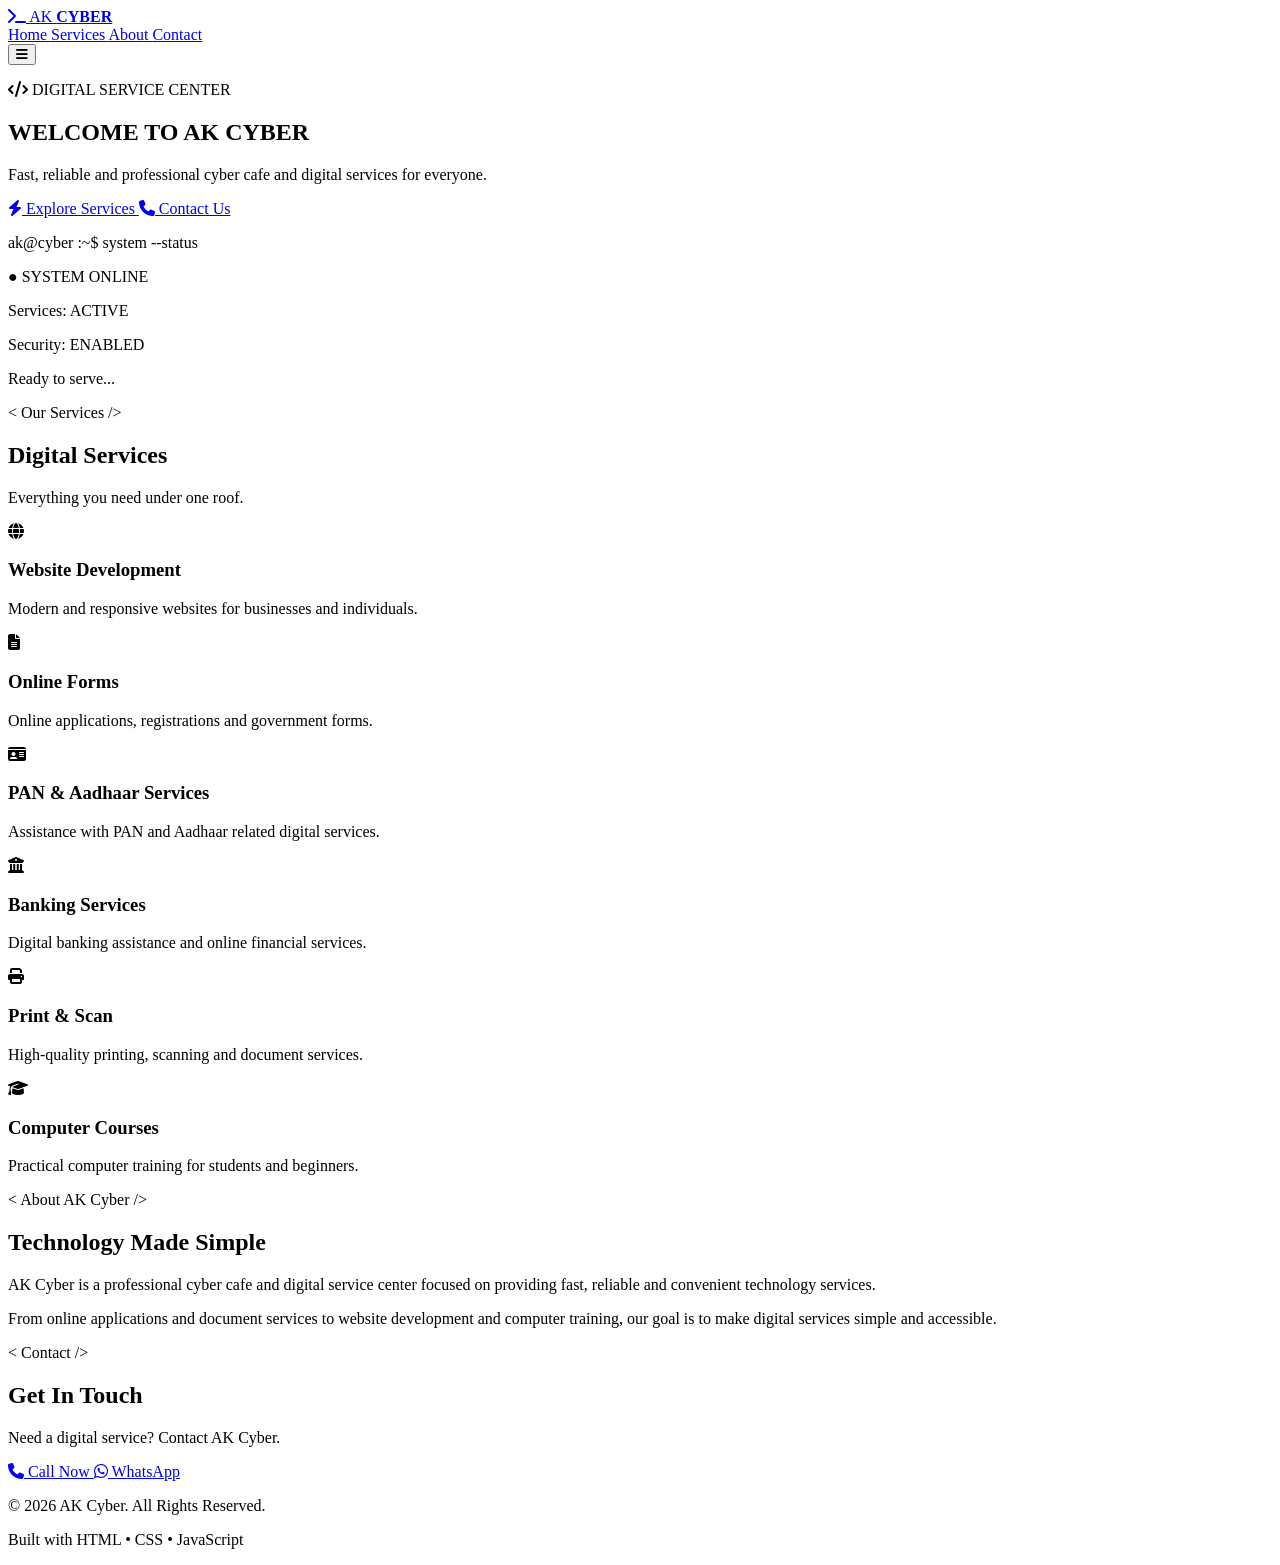
==== index.html @ fd52b5ea "Initial commit - AK Cyber Management System" ====
<!DOCTYPE html>
<html lang="en">
<head>
    <meta charset="UTF-8">

    <meta name="viewport"
          content="width=device-width, initial-scale=1.0">

    <meta name="description"
          content="AK Cyber - Professional Cyber Cafe and Digital Service Management System">

    <meta name="theme-color"
          content="#00ff88">

    <title>AK Cyber | Cyber Cafe & Digital Services</title>

    <!-- Font Awesome -->
    <link
        rel="stylesheet"
        href="https://cdnjs.cloudflare.com/ajax/libs/font-awesome/6.7.2/css/all.min.css">

    <!-- Main CSS -->
    <link rel="stylesheet" href="style.css">
</head>

<body>

    <!-- =========================
         HEADER
    ========================== -->

    <header class="header">

        <div class="container nav-container">

            <!-- LOGO -->

            <a href="#home" class="logo">
                <span class="logo-icon">
                    <i class="fa-solid fa-terminal"></i>
                </span>

                <span class="logo-text">
                    AK <strong>CYBER</strong>
                </span>
            </a>


            <!-- NAVIGATION -->

            <nav class="navbar" id="navbar">

                <a href="#home" class="nav-link active">
                    Home
                </a>

                <a href="#services" class="nav-link">
                    Services
                </a>

                <a href="#about" class="nav-link">
                    About
                </a>

                <a href="#contact" class="nav-link">
                    Contact
                </a>

            </nav>


            <!-- MOBILE MENU -->

            <button
                class="menu-btn"
                id="menuBtn"
                aria-label="Open navigation menu">

                <i class="fa-solid fa-bars"></i>

            </button>

        </div>

    </header>


    <!-- =========================
         HERO
    ========================== -->

    <main>

        <section class="hero" id="home">

            <div class="container hero-content">

                <div class="hero-text">

                    <p class="hero-tag">
                        <i class="fa-solid fa-code"></i>
                        DIGITAL SERVICE CENTER
                    </p>

                    <h1>
                        WELCOME TO
                        <span>AK CYBER</span>
                    </h1>

                    <p class="hero-description">
                        Fast, reliable and professional cyber cafe
                        and digital services for everyone.
                    </p>

                    <div class="hero-buttons">

                        <a href="#services"
                           class="btn btn-primary">

                            <i class="fa-solid fa-bolt"></i>
                            Explore Services

                        </a>

                        <a href="#contact"
                           class="btn btn-outline">

                            <i class="fa-solid fa-phone"></i>
                            Contact Us

                        </a>

                    </div>

                </div>


                <div class="hero-card">

                    <div class="terminal">

                        <div class="terminal-header">

                            <span></span>
                            <span></span>
                            <span></span>

                        </div>

                        <div class="terminal-body">

                            <p>
                                <span class="terminal-green">
                                    ak@cyber
                                </span>:~$
                                system --status
                            </p>

                            <p class="status">
                                ● SYSTEM ONLINE
                            </p>

                            <p>
                                Services: ACTIVE
                            </p>

                            <p>
                                Security: ENABLED
                            </p>

                            <p>
                                Ready to serve...
                            </p>

                        </div>

                    </div>

                </div>

            </div>

        </section>


        <!-- =========================
             SERVICES
        ========================== -->

        <section class="services section"
                 id="services">

            <div class="container">

                <div class="section-heading">

                    <p class="section-tag">
                        &lt; Our Services /&gt;
                    </p>

                    <h2>
                        Digital Services
                    </h2>

                    <p>
                        Everything you need under one roof.
                    </p>

                </div>


                <div class="services-grid">

                    <article class="service-card">

                        <i class="fa-solid fa-globe"></i>

                        <h3>
                            Website Development
                        </h3>

                        <p>
                            Modern and responsive websites
                            for businesses and individuals.
                        </p>

                    </article>


                    <article class="service-card">

                        <i class="fa-solid fa-file-lines"></i>

                        <h3>
                            Online Forms
                        </h3>

                        <p>
                            Online applications, registrations
                            and government forms.
                        </p>

                    </article>


                    <article class="service-card">

                        <i class="fa-solid fa-id-card"></i>

                        <h3>
                            PAN & Aadhaar Services
                        </h3>

                        <p>
                            Assistance with PAN and Aadhaar
                            related digital services.
                        </p>

                    </article>


                    <article class="service-card">

                        <i class="fa-solid fa-building-columns"></i>

                        <h3>
                            Banking Services
                        </h3>

                        <p>
                            Digital banking assistance and
                            online financial services.
                        </p>

                    </article>


                    <article class="service-card">

                        <i class="fa-solid fa-print"></i>

                        <h3>
                            Print & Scan
                        </h3>

                        <p>
                            High-quality printing, scanning
                            and document services.
                        </p>

                    </article>


                    <article class="service-card">

                        <i class="fa-solid fa-graduation-cap"></i>

                        <h3>
                            Computer Courses
                        </h3>

                        <p>
                            Practical computer training for
                            students and beginners.
                        </p>

                    </article>

                </div>

            </div>

        </section>


        <!-- =========================
             ABOUT
        ========================== -->

        <section class="about section"
                 id="about">

            <div class="container">

                <div class="section-heading">

                    <p class="section-tag">
                        &lt; About AK Cyber /&gt;
                    </p>

                    <h2>
                        Technology Made Simple
                    </h2>

                </div>


                <div class="about-content">

                    <p>
                        AK Cyber is a professional cyber cafe and
                        digital service center focused on providing
                        fast, reliable and convenient technology
                        services.
                    </p>

                    <p>
                        From online applications and document
                        services to website development and
                        computer training, our goal is to make
                        digital services simple and accessible.
                    </p>

                </div>

            </div>

        </section>


        <!-- =========================
             CONTACT
        ========================== -->

        <section class="contact section"
                 id="contact">

            <div class="container">

                <div class="section-heading">

                    <p class="section-tag">
                        &lt; Contact /&gt;
                    </p>

                    <h2>
                        Get In Touch
                    </h2>

                    <p>
                        Need a digital service? Contact AK Cyber.
                    </p>

                </div>


                <div class="contact-actions">

                    <a href="tel:+918058586232"
                       class="btn btn-primary">

                        <i class="fa-solid fa-phone"></i>
                        Call Now

                    </a>

                    <a href="https://wa.me/918058586232"
                       target="_blank"
                       rel="noopener noreferrer"
                       class="btn btn-outline">

                        <i class="fa-brands fa-whatsapp"></i>
                        WhatsApp

                    </a>

                </div>

            </div>

        </section>

    </main>


    <!-- =========================
         FOOTER
    ========================== -->

    <footer class="footer">

        <div class="container">

            <p>
                © 2026 AK Cyber. All Rights Reserved.
            </p>

            <p>
                Built with
                <span class="footer-highlight">
                    HTML • CSS • JavaScript
                </span>
            </p>

        </div>

    </footer>


    <!-- Main JavaScript -->

    <script src="script.js"></script>

</body>
</html>
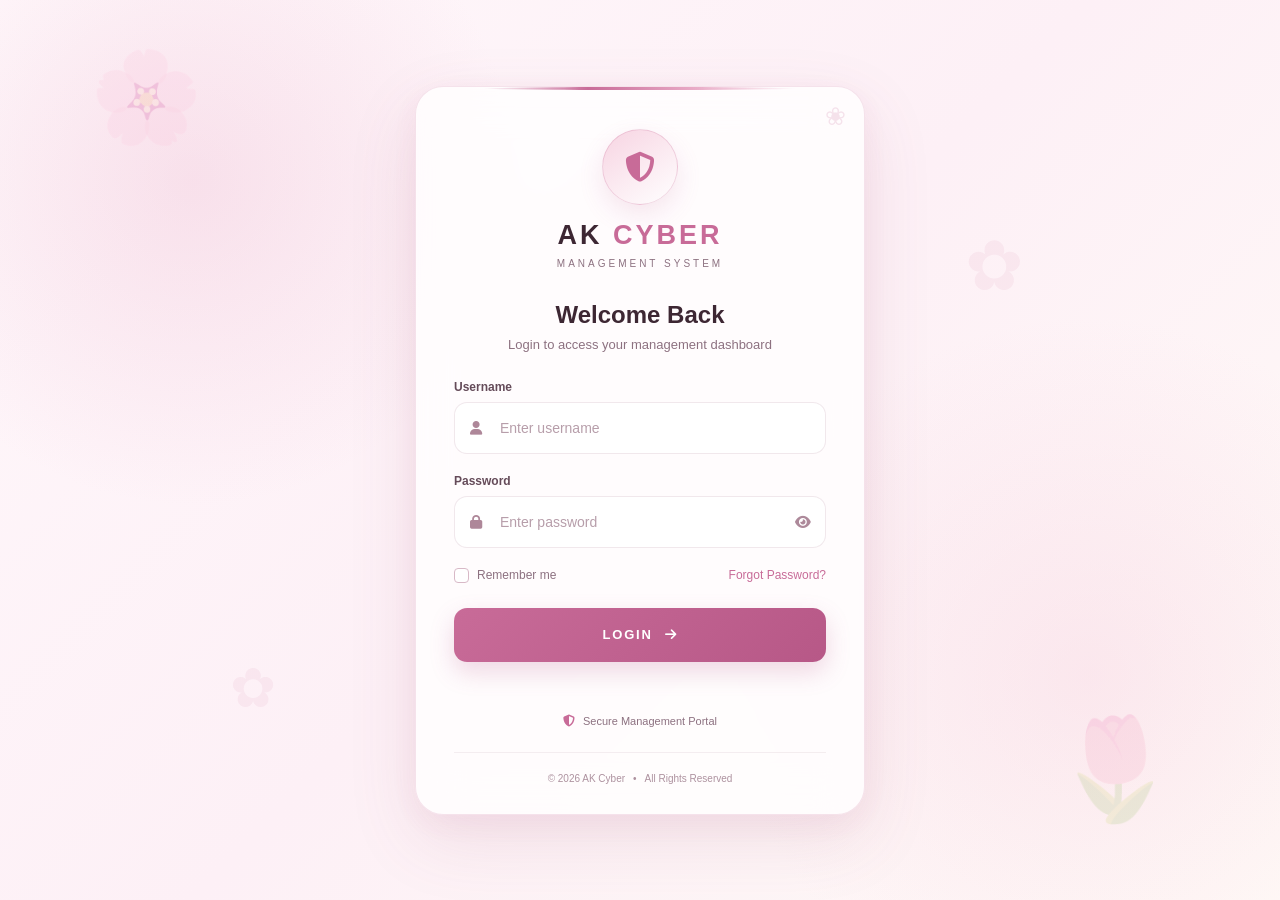
==== commit 154df423: "Add complete admin management system" ====
--- a/index.html
+++ b/index.html
@@ -6,18 +6,13 @@
     <meta name="viewport"
           content="width=device-width, initial-scale=1.0">
 
-    <meta name="description"
-          content="AK Cyber - Professional Cyber Cafe and Digital Service Management System">
-
-    <meta name="theme-color"
-          content="#00ff88">
-
-    <title>AK Cyber | Cyber Cafe & Digital Services</title>
+    <meta name="theme-color" content="#00ff88">
+
+    <title>AK Cyber Management System</title>
 
     <!-- Font Awesome -->
-    <link
-        rel="stylesheet"
-        href="https://cdnjs.cloudflare.com/ajax/libs/font-awesome/6.7.2/css/all.min.css">
+    <link rel="stylesheet"
+          href="https://cdnjs.cloudflare.com/ajax/libs/font-awesome/6.5.2/css/all.min.css">
 
     <!-- Main CSS -->
     <link rel="stylesheet" href="style.css">
@@ -25,419 +20,198 @@
 
 <body>
 
-    <!-- =========================
-         HEADER
-    ========================== -->
-
-    <header class="header">
-
-        <div class="container nav-container">
+    <!-- ================================
+         BACKGROUND
+    ================================= -->
+
+    <div class="matrix-bg"></div>
+
+    <!-- ================================
+         LOGIN CONTAINER
+    ================================= -->
+
+    <main class="login-page">
+
+        <div class="login-card">
 
             <!-- LOGO -->
 
-            <a href="#home" class="logo">
-                <span class="logo-icon">
-                    <i class="fa-solid fa-terminal"></i>
+            <div class="login-logo">
+
+                <div class="logo-icon">
+                    <i class="fa-solid fa-shield-halved"></i>
+                </div>
+
+                <h1>AK <span>CYBER</span></h1>
+
+                <p>MANAGEMENT SYSTEM</p>
+
+            </div>
+
+
+            <!-- LOGIN HEADER -->
+
+            <div class="login-heading">
+
+                <h2>Welcome Back</h2>
+
+                <p>
+                    Login to access your management dashboard
+                </p>
+
+            </div>
+
+
+            <!-- LOGIN FORM -->
+
+            <form id="loginForm">
+
+                <!-- USERNAME -->
+
+                <div class="input-group">
+
+                    <label for="username">
+                        Username
+                    </label>
+
+                    <div class="input-box">
+
+                        <i class="fa-solid fa-user"></i>
+
+                        <input
+                            type="text"
+                            id="username"
+                            name="username"
+                            placeholder="Enter username"
+                            autocomplete="username"
+                            required
+                        >
+
+                    </div>
+
+                </div>
+
+
+                <!-- PASSWORD -->
+
+                <div class="input-group">
+
+                    <label for="password">
+                        Password
+                    </label>
+
+                    <div class="input-box">
+
+                        <i class="fa-solid fa-lock"></i>
+
+                        <input
+                            type="password"
+                            id="password"
+                            name="password"
+                            placeholder="Enter password"
+                            autocomplete="current-password"
+                            required
+                        >
+
+                        <button
+                            type="button"
+                            id="togglePassword"
+                            class="password-toggle"
+                            aria-label="Show password"
+                        >
+                            <i class="fa-solid fa-eye"></i>
+                        </button>
+
+                    </div>
+
+                </div>
+
+
+                <!-- REMEMBER -->
+
+                <div class="login-options">
+
+                    <label class="remember">
+
+                        <input
+                            type="checkbox"
+                            id="rememberMe"
+                        >
+
+                        <span>Remember me</span>
+
+                    </label>
+
+                    <a href="#" id="forgotPassword">
+                        Forgot Password?
+                    </a>
+
+                </div>
+
+
+                <!-- LOGIN BUTTON -->
+
+                <button
+                    type="submit"
+                    class="login-btn"
+                    id="loginBtn"
+                >
+
+                    <span>LOGIN</span>
+
+                    <i class="fa-solid fa-arrow-right"></i>
+
+                </button>
+
+            </form>
+
+
+            <!-- STATUS -->
+
+            <div
+                id="loginStatus"
+                class="login-status"
+                aria-live="polite"
+            ></div>
+
+
+            <!-- SECURITY -->
+
+            <div class="security-info">
+
+                <i class="fa-solid fa-shield-halved"></i>
+
+                <span>
+                    Secure Management Portal
                 </span>
 
-                <span class="logo-text">
-                    AK <strong>CYBER</strong>
-                </span>
-            </a>
-
-
-            <!-- NAVIGATION -->
-
-            <nav class="navbar" id="navbar">
-
-                <a href="#home" class="nav-link active">
-                    Home
-                </a>
-
-                <a href="#services" class="nav-link">
-                    Services
-                </a>
-
-                <a href="#about" class="nav-link">
-                    About
-                </a>
-
-                <a href="#contact" class="nav-link">
-                    Contact
-                </a>
-
-            </nav>
-
-
-            <!-- MOBILE MENU -->
-
-            <button
-                class="menu-btn"
-                id="menuBtn"
-                aria-label="Open navigation menu">
-
-                <i class="fa-solid fa-bars"></i>
-
-            </button>
+            </div>
+
+
+            <!-- FOOTER -->
+
+            <div class="login-footer">
+
+                <p>
+                    © 2026 AK Cyber
+                </p>
+
+                <span>•</span>
+
+                <p>
+                    All Rights Reserved
+                </p>
+
+            </div>
 
         </div>
 
-    </header>
-
-
-    <!-- =========================
-         HERO
-    ========================== -->
-
-    <main>
-
-        <section class="hero" id="home">
-
-            <div class="container hero-content">
-
-                <div class="hero-text">
-
-                    <p class="hero-tag">
-                        <i class="fa-solid fa-code"></i>
-                        DIGITAL SERVICE CENTER
-                    </p>
-
-                    <h1>
-                        WELCOME TO
-                        <span>AK CYBER</span>
-                    </h1>
-
-                    <p class="hero-description">
-                        Fast, reliable and professional cyber cafe
-                        and digital services for everyone.
-                    </p>
-
-                    <div class="hero-buttons">
-
-                        <a href="#services"
-                           class="btn btn-primary">
-
-                            <i class="fa-solid fa-bolt"></i>
-                            Explore Services
-
-                        </a>
-
-                        <a href="#contact"
-                           class="btn btn-outline">
-
-                            <i class="fa-solid fa-phone"></i>
-                            Contact Us
-
-                        </a>
-
-                    </div>
-
-                </div>
-
-
-                <div class="hero-card">
-
-                    <div class="terminal">
-
-                        <div class="terminal-header">
-
-                            <span></span>
-                            <span></span>
-                            <span></span>
-
-                        </div>
-
-                        <div class="terminal-body">
-
-                            <p>
-                                <span class="terminal-green">
-                                    ak@cyber
-                                </span>:~$
-                                system --status
-                            </p>
-
-                            <p class="status">
-                                ● SYSTEM ONLINE
-                            </p>
-
-                            <p>
-                                Services: ACTIVE
-                            </p>
-
-                            <p>
-                                Security: ENABLED
-                            </p>
-
-                            <p>
-                                Ready to serve...
-                            </p>
-
-                        </div>
-
-                    </div>
-
-                </div>
-
-            </div>
-
-        </section>
-
-
-        <!-- =========================
-             SERVICES
-        ========================== -->
-
-        <section class="services section"
-                 id="services">
-
-            <div class="container">
-
-                <div class="section-heading">
-
-                    <p class="section-tag">
-                        &lt; Our Services /&gt;
-                    </p>
-
-                    <h2>
-                        Digital Services
-                    </h2>
-
-                    <p>
-                        Everything you need under one roof.
-                    </p>
-
-                </div>
-
-
-                <div class="services-grid">
-
-                    <article class="service-card">
-
-                        <i class="fa-solid fa-globe"></i>
-
-                        <h3>
-                            Website Development
-                        </h3>
-
-                        <p>
-                            Modern and responsive websites
-                            for businesses and individuals.
-                        </p>
-
-                    </article>
-
-
-                    <article class="service-card">
-
-                        <i class="fa-solid fa-file-lines"></i>
-
-                        <h3>
-                            Online Forms
-                        </h3>
-
-                        <p>
-                            Online applications, registrations
-                            and government forms.
-                        </p>
-
-                    </article>
-
-
-                    <article class="service-card">
-
-                        <i class="fa-solid fa-id-card"></i>
-
-                        <h3>
-                            PAN & Aadhaar Services
-                        </h3>
-
-                        <p>
-                            Assistance with PAN and Aadhaar
-                            related digital services.
-                        </p>
-
-                    </article>
-
-
-                    <article class="service-card">
-
-                        <i class="fa-solid fa-building-columns"></i>
-
-                        <h3>
-                            Banking Services
-                        </h3>
-
-                        <p>
-                            Digital banking assistance and
-                            online financial services.
-                        </p>
-
-                    </article>
-
-
-                    <article class="service-card">
-
-                        <i class="fa-solid fa-print"></i>
-
-                        <h3>
-                            Print & Scan
-                        </h3>
-
-                        <p>
-                            High-quality printing, scanning
-                            and document services.
-                        </p>
-
-                    </article>
-
-
-                    <article class="service-card">
-
-                        <i class="fa-solid fa-graduation-cap"></i>
-
-                        <h3>
-                            Computer Courses
-                        </h3>
-
-                        <p>
-                            Practical computer training for
-                            students and beginners.
-                        </p>
-
-                    </article>
-
-                </div>
-
-            </div>
-
-        </section>
-
-
-        <!-- =========================
-             ABOUT
-        ========================== -->
-
-        <section class="about section"
-                 id="about">
-
-            <div class="container">
-
-                <div class="section-heading">
-
-                    <p class="section-tag">
-                        &lt; About AK Cyber /&gt;
-                    </p>
-
-                    <h2>
-                        Technology Made Simple
-                    </h2>
-
-                </div>
-
-
-                <div class="about-content">
-
-                    <p>
-                        AK Cyber is a professional cyber cafe and
-                        digital service center focused on providing
-                        fast, reliable and convenient technology
-                        services.
-                    </p>
-
-                    <p>
-                        From online applications and document
-                        services to website development and
-                        computer training, our goal is to make
-                        digital services simple and accessible.
-                    </p>
-
-                </div>
-
-            </div>
-
-        </section>
-
-
-        <!-- =========================
-             CONTACT
-        ========================== -->
-
-        <section class="contact section"
-                 id="contact">
-
-            <div class="container">
-
-                <div class="section-heading">
-
-                    <p class="section-tag">
-                        &lt; Contact /&gt;
-                    </p>
-
-                    <h2>
-                        Get In Touch
-                    </h2>
-
-                    <p>
-                        Need a digital service? Contact AK Cyber.
-                    </p>
-
-                </div>
-
-
-                <div class="contact-actions">
-
-                    <a href="tel:+918058586232"
-                       class="btn btn-primary">
-
-                        <i class="fa-solid fa-phone"></i>
-                        Call Now
-
-                    </a>
-
-                    <a href="https://wa.me/918058586232"
-                       target="_blank"
-                       rel="noopener noreferrer"
-                       class="btn btn-outline">
-
-                        <i class="fa-brands fa-whatsapp"></i>
-                        WhatsApp
-
-                    </a>
-
-                </div>
-
-            </div>
-
-        </section>
-
     </main>
 
 
-    <!-- =========================
-         FOOTER
-    ========================== -->
-
-    <footer class="footer">
-
-        <div class="container">
-
-            <p>
-                © 2026 AK Cyber. All Rights Reserved.
-            </p>
-
-            <p>
-                Built with
-                <span class="footer-highlight">
-                    HTML • CSS • JavaScript
-                </span>
-            </p>
-
-        </div>
-
-    </footer>
-
-
-    <!-- Main JavaScript -->
+    <!-- ================================
+         MAIN SCRIPT
+    ================================= -->
 
     <script src="script.js"></script>
 
--- a/style.css
+++ b/style.css
@@ -0,0 +1,835 @@
+
+/* =========================================================
+   AK CYBER MANAGEMENT SYSTEM
+   PREMIUM FLORAL THEME
+   ========================================================= */
+
+* {
+    margin: 0;
+    padding: 0;
+    box-sizing: border-box;
+}
+
+:root {
+    --primary: #c86b98;
+    --primary-dark: #a84f7b;
+    --secondary: #e8a9c5;
+    --accent: #f4c7d9;
+
+    --background: #fff7fa;
+    --card: rgba(255, 255, 255, 0.82);
+
+    --text: #3d2733;
+    --muted: #8d7180;
+
+    --border: rgba(200, 107, 152, 0.18);
+}
+
+html {
+    scroll-behavior: smooth;
+}
+
+body {
+    min-height: 100vh;
+
+    font-family:
+        "Segoe UI",
+        Arial,
+        sans-serif;
+
+    color: var(--text);
+
+    overflow-x: hidden;
+
+    background:
+        linear-gradient(
+            135deg,
+            #fff8fb 0%,
+            #fdf0f6 45%,
+            #fff9f5 100%
+        );
+}
+
+
+/* =========================================================
+   FLORAL BACKGROUND
+   ========================================================= */
+
+.matrix-bg {
+    position: fixed;
+
+    inset: 0;
+
+    z-index: -2;
+
+    overflow: hidden;
+
+    background:
+        radial-gradient(
+            circle at 15% 20%,
+            rgba(232, 169, 197, 0.28),
+            transparent 25%
+        ),
+        radial-gradient(
+            circle at 85% 75%,
+            rgba(244, 199, 217, 0.32),
+            transparent 28%
+        ),
+        linear-gradient(
+            135deg,
+            #fff8fb,
+            #fdf0f6,
+            #fffaf7
+        );
+}
+
+
+/* Floral decorative circles */
+
+.matrix-bg::before {
+    content: "🌸";
+
+    position: absolute;
+
+    top: 5%;
+    left: 7%;
+
+    font-size: 90px;
+
+    opacity: 0.16;
+
+    animation:
+        flowerFloat 7s ease-in-out infinite;
+}
+
+.matrix-bg::after {
+    content: "🌷";
+
+    position: absolute;
+
+    right: 8%;
+    bottom: 8%;
+
+    font-size: 100px;
+
+    opacity: 0.14;
+
+    animation:
+        flowerFloat 9s ease-in-out infinite reverse;
+}
+
+@keyframes flowerFloat {
+
+    0%,
+    100% {
+        transform:
+            translateY(0)
+            rotate(0deg);
+    }
+
+    50% {
+        transform:
+            translateY(-18px)
+            rotate(8deg);
+    }
+}
+
+
+/* =========================================================
+   SOFT FLORAL PARTICLES
+   ========================================================= */
+
+.login-page::before,
+.login-page::after {
+    content: "✿";
+
+    position: fixed;
+
+    color: var(--primary);
+
+    opacity: 0.08;
+
+    pointer-events: none;
+}
+
+.login-page::before {
+    top: 25%;
+    right: 20%;
+
+    font-size: 70px;
+
+    animation:
+        flowerRotate 12s linear infinite;
+}
+
+.login-page::after {
+    bottom: 20%;
+    left: 18%;
+
+    font-size: 55px;
+
+    animation:
+        flowerRotate 15s linear infinite reverse;
+}
+
+@keyframes flowerRotate {
+
+    from {
+        transform:
+            rotate(0deg)
+            scale(1);
+    }
+
+    50% {
+        transform:
+            rotate(180deg)
+            scale(1.08);
+    }
+
+    to {
+        transform:
+            rotate(360deg)
+            scale(1);
+    }
+}
+
+
+/* =========================================================
+   LOGIN PAGE
+   ========================================================= */
+
+.login-page {
+    min-height: 100vh;
+
+    display: flex;
+
+    align-items: center;
+
+    justify-content: center;
+
+    padding: 30px 20px;
+}
+
+
+/* =========================================================
+   LOGIN CARD
+   ========================================================= */
+
+.login-card {
+    width: 100%;
+
+    max-width: 450px;
+
+    padding: 42px 38px 30px;
+
+    background:
+        rgba(255, 255, 255, 0.78);
+
+    border:
+        1px solid var(--border);
+
+    border-radius: 28px;
+
+    backdrop-filter: blur(22px);
+
+    -webkit-backdrop-filter: blur(22px);
+
+    box-shadow:
+        0 25px 70px rgba(150, 72, 105, 0.12),
+        0 8px 30px rgba(200, 107, 152, 0.08);
+
+    position: relative;
+
+    overflow: hidden;
+
+    animation:
+        cardAppear 0.8s ease forwards;
+}
+
+
+/* Decorative top line */
+
+.login-card::before {
+    content: "";
+
+    position: absolute;
+
+    top: 0;
+    left: 15%;
+    right: 15%;
+
+    height: 3px;
+
+    border-radius: 50%;
+
+    background:
+        linear-gradient(
+            90deg,
+            transparent,
+            var(--primary),
+            var(--secondary),
+            transparent
+        );
+}
+
+
+/* Decorative corner */
+
+.login-card::after {
+    content: "❀";
+
+    position: absolute;
+
+    right: 18px;
+    top: 15px;
+
+    font-size: 25px;
+
+    color: var(--primary);
+
+    opacity: 0.18;
+}
+
+@keyframes cardAppear {
+
+    from {
+        opacity: 0;
+
+        transform:
+            translateY(25px)
+            scale(0.96);
+    }
+
+    to {
+        opacity: 1;
+
+        transform:
+            translateY(0)
+            scale(1);
+    }
+}
+
+
+/* =========================================================
+   LOGO
+   ========================================================= */
+
+.login-logo {
+    text-align: center;
+
+    margin-bottom: 32px;
+}
+
+.logo-icon {
+    width: 76px;
+    height: 76px;
+
+    margin: 0 auto 15px;
+
+    display: flex;
+
+    align-items: center;
+
+    justify-content: center;
+
+    border-radius: 50%;
+
+    background:
+        linear-gradient(
+            145deg,
+            #f7d4e2,
+            #ffffff
+        );
+
+    border:
+        1px solid
+        rgba(200, 107, 152, 0.25);
+
+    color: var(--primary);
+
+    font-size: 30px;
+
+    box-shadow:
+        0 10px 25px
+        rgba(200, 107, 152, 0.16);
+
+    animation:
+        logoFloat 4s ease-in-out infinite;
+}
+
+@keyframes logoFloat {
+
+    0%,
+    100% {
+        transform: translateY(0);
+    }
+
+    50% {
+        transform: translateY(-5px);
+    }
+}
+
+.login-logo h1 {
+    font-size: 27px;
+
+    letter-spacing: 3px;
+
+    font-weight: 800;
+
+    color: var(--text);
+}
+
+.login-logo h1 span {
+    color: var(--primary);
+}
+
+.login-logo p {
+    margin-top: 7px;
+
+    font-size: 10px;
+
+    letter-spacing: 3px;
+
+    color: var(--muted);
+}
+
+
+/* =========================================================
+   LOGIN HEADING
+   ========================================================= */
+
+.login-heading {
+    text-align: center;
+
+    margin-bottom: 28px;
+}
+
+.login-heading h2 {
+    font-size: 24px;
+
+    margin-bottom: 8px;
+
+    color: var(--text);
+}
+
+.login-heading p {
+    font-size: 13px;
+
+    color: var(--muted);
+}
+
+
+/* =========================================================
+   INPUT GROUP
+   ========================================================= */
+
+.input-group {
+    margin-bottom: 20px;
+}
+
+.input-group label {
+    display: block;
+
+    margin-bottom: 8px;
+
+    font-size: 12px;
+
+    font-weight: 600;
+
+    color: #654b59;
+}
+
+.input-box {
+    position: relative;
+}
+
+.input-box > i {
+    position: absolute;
+
+    left: 16px;
+
+    top: 50%;
+
+    transform:
+        translateY(-50%);
+
+    color: #ae8799;
+
+    font-size: 14px;
+
+    transition: 0.3s;
+}
+
+.input-box input {
+    width: 100%;
+
+    height: 52px;
+
+    padding:
+        0 48px
+        0 45px;
+
+    border-radius: 13px;
+
+    border:
+        1px solid
+        rgba(160, 102, 126, 0.15);
+
+    outline: none;
+
+    background:
+        rgba(255, 255, 255, 0.75);
+
+    color: var(--text);
+
+    font-size: 14px;
+
+    transition: 0.3s;
+}
+
+.input-box input::placeholder {
+    color: #b79eaa;
+}
+
+.input-box input:focus {
+    border-color: var(--secondary);
+
+    background: #ffffff;
+
+    box-shadow:
+        0 0 0 4px
+        rgba(200, 107, 152, 0.07),
+
+        0 8px 20px
+        rgba(200, 107, 152, 0.08);
+}
+
+.input-box:focus-within > i {
+    color: var(--primary);
+}
+
+
+/* =========================================================
+   PASSWORD TOGGLE
+   ========================================================= */
+
+.password-toggle {
+    position: absolute;
+
+    right: 15px;
+
+    top: 50%;
+
+    transform:
+        translateY(-50%);
+
+    border: none;
+
+    background: transparent;
+
+    color: #ad899a;
+
+    cursor: pointer;
+
+    font-size: 14px;
+
+    transition: 0.3s;
+}
+
+.password-toggle:hover {
+    color: var(--primary);
+}
+
+
+/* =========================================================
+   LOGIN OPTIONS
+   ========================================================= */
+
+.login-options {
+    display: flex;
+
+    align-items: center;
+
+    justify-content: space-between;
+
+    margin:
+        5px 0 25px;
+
+    font-size: 12px;
+}
+
+.remember {
+    display: flex;
+
+    align-items: center;
+
+    gap: 8px;
+
+    color: var(--muted);
+
+    cursor: pointer;
+}
+
+.remember input {
+    appearance: none;
+
+    width: 15px;
+    height: 15px;
+
+    border:
+        1px solid
+        #d8b9c7;
+
+    border-radius: 4px;
+
+    background: white;
+
+    cursor: pointer;
+
+    position: relative;
+}
+
+.remember input:checked {
+    background: var(--primary);
+
+    border-color: var(--primary);
+}
+
+.remember input:checked::after {
+    content: "✓";
+
+    position: absolute;
+
+    left: 2px;
+    top: -1px;
+
+    color: white;
+
+    font-size: 11px;
+
+    font-weight: bold;
+}
+
+.login-options a {
+    color: var(--primary);
+
+    text-decoration: none;
+
+    transition: 0.3s;
+}
+
+.login-options a:hover {
+    color: var(--primary-dark);
+
+    text-decoration: underline;
+}
+
+
+/* =========================================================
+   LOGIN BUTTON
+   ========================================================= */
+
+.login-btn {
+    width: 100%;
+
+    height: 54px;
+
+    display: flex;
+
+    align-items: center;
+
+    justify-content: center;
+
+    gap: 12px;
+
+    border: none;
+
+    border-radius: 13px;
+
+    background:
+        linear-gradient(
+            135deg,
+            #c86b98,
+            #b75887
+        );
+
+    color: white;
+
+    font-size: 13px;
+
+    font-weight: 700;
+
+    letter-spacing: 1.8px;
+
+    cursor: pointer;
+
+    transition: 0.3s;
+
+    box-shadow:
+        0 10px 25px
+        rgba(184, 82, 132, 0.22);
+}
+
+.login-btn i {
+    transition: 0.3s;
+}
+
+.login-btn:hover {
+    transform:
+        translateY(-2px);
+
+    box-shadow:
+        0 15px 30px
+        rgba(184, 82, 132, 0.30);
+}
+
+.login-btn:hover i {
+    transform:
+        translateX(5px);
+}
+
+.login-btn:active {
+    transform:
+        translateY(0);
+}
+
+
+/* =========================================================
+   STATUS
+   ========================================================= */
+
+.login-status {
+    min-height: 18px;
+
+    margin-top: 15px;
+
+    text-align: center;
+
+    font-size: 12px;
+
+    color: #c25573;
+}
+
+
+/* =========================================================
+   SECURITY
+   ========================================================= */
+
+.security-info {
+    display: flex;
+
+    align-items: center;
+
+    justify-content: center;
+
+    gap: 8px;
+
+    margin-top: 20px;
+
+    color: var(--muted);
+
+    font-size: 11px;
+}
+
+.security-info i {
+    color: var(--primary);
+
+    font-size: 12px;
+}
+
+
+/* =========================================================
+   FOOTER
+   ========================================================= */
+
+.login-footer {
+    display: flex;
+
+    justify-content: center;
+
+    align-items: center;
+
+    gap: 8px;
+
+    margin-top: 25px;
+
+    padding-top: 20px;
+
+    border-top:
+        1px solid
+        rgba(150, 100, 120, 0.10);
+
+    color: #ad919e;
+
+    font-size: 10px;
+}
+
+
+/* =========================================================
+   RESPONSIVE
+   ========================================================= */
+
+@media (max-width: 520px) {
+
+    .login-page {
+        padding: 20px 15px;
+    }
+
+    .login-card {
+        padding:
+            35px 22px 25px;
+
+        border-radius: 22px;
+    }
+
+    .login-logo h1 {
+        font-size: 24px;
+
+        letter-spacing: 2px;
+    }
+
+    .logo-icon {
+        width: 65px;
+        height: 65px;
+    }
+
+    .login-heading h2 {
+        font-size: 21px;
+    }
+
+    .login-heading p {
+        font-size: 12px;
+    }
+}
+
+@media (max-width: 360px) {
+
+    .login-card {
+        padding:
+            30px 18px 22px;
+    }
+
+    .login-logo h1 {
+        font-size: 21px;
+    }
+
+    .login-logo p {
+        font-size: 8px;
+
+        letter-spacing: 2px;
+    }
+}
+
+
+/* =========================================================
+   ACCESSIBILITY
+   ========================================================= */
+
+button:focus-visible,
+input:focus-visible,
+a:focus-visible {
+    outline:
+        2px solid var(--primary);
+
+    outline-offset: 3px;
+}
